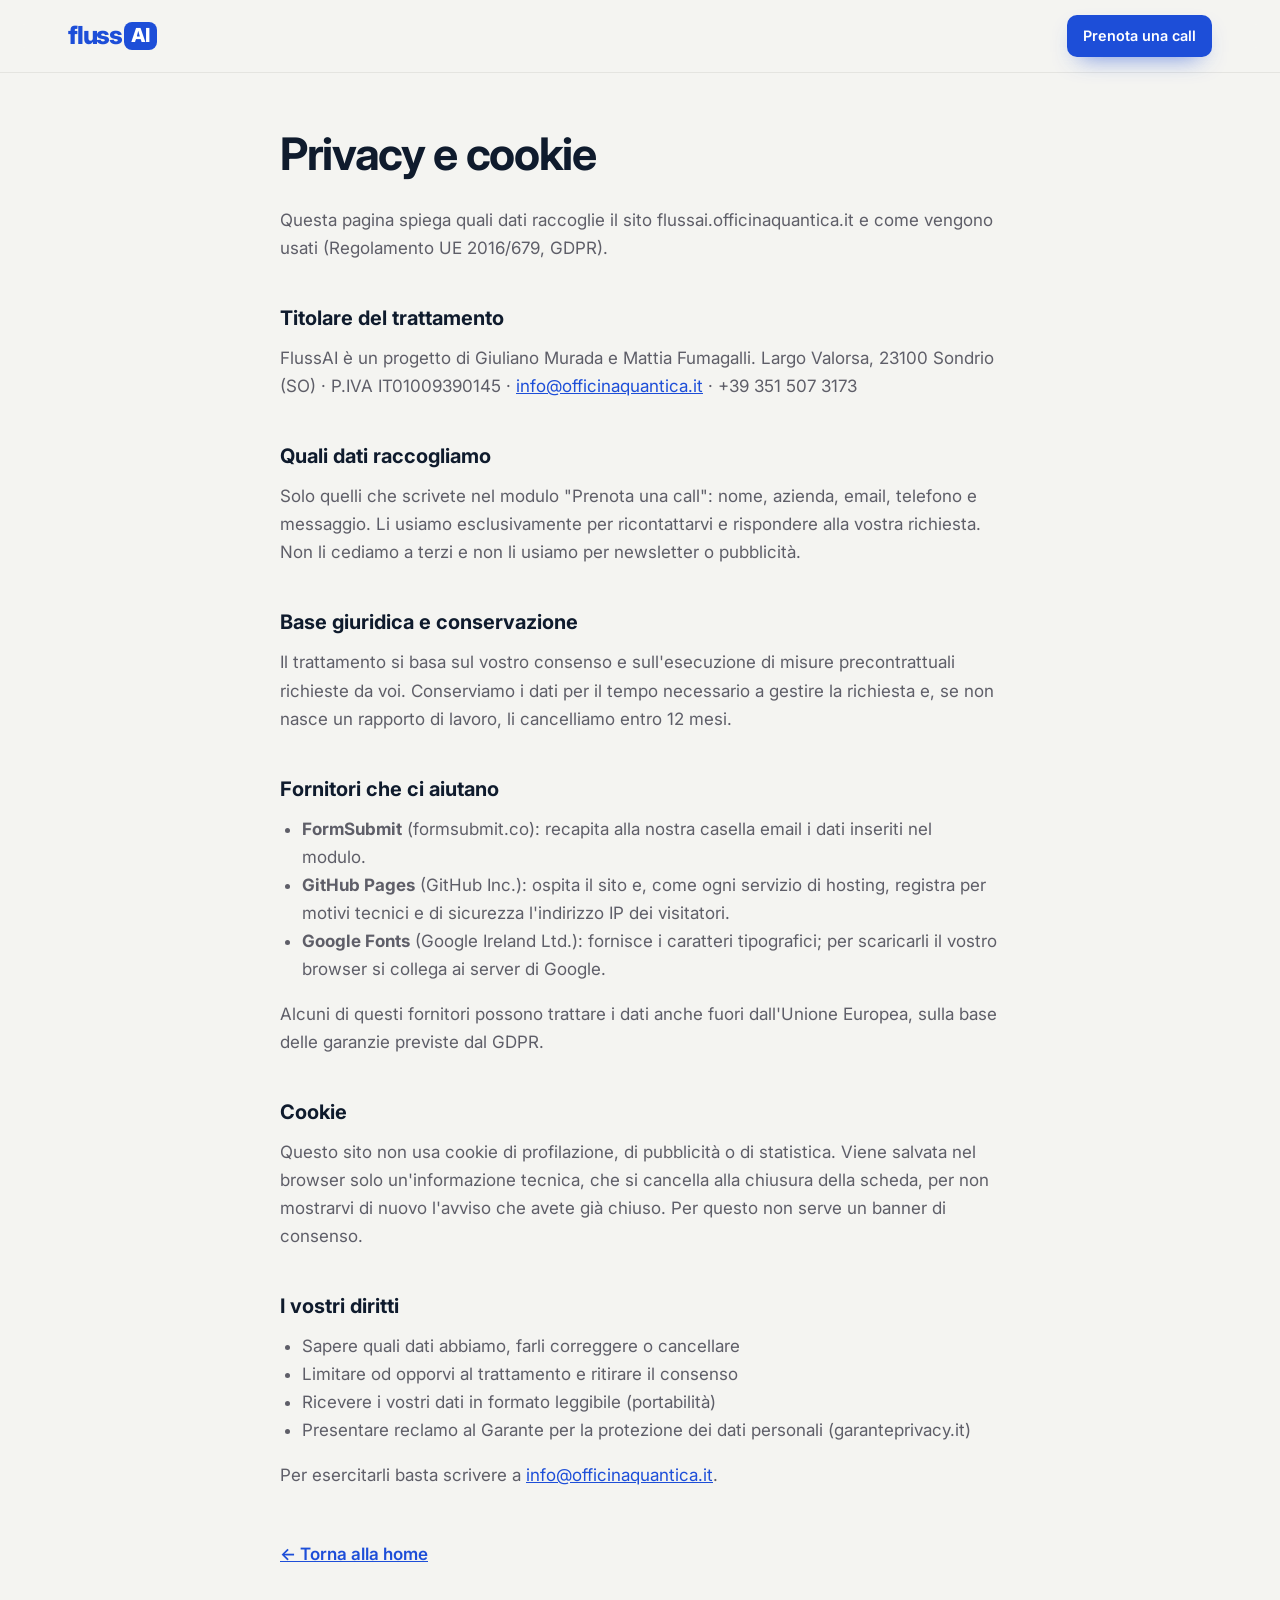
==== privacy.html @ 15ac5c05 "Landing FlussAI pronta per flussai.officinaquantica.it: contatti reali, modulo, privacy, dati strutt" ====
<!DOCTYPE html>
<html lang="it">
<head>
  <meta charset="UTF-8">
  <meta name="viewport" content="width=device-width, initial-scale=1">
  <title>Privacy e cookie | FlussAI</title>
  <meta name="robots" content="noindex, follow">
  <link rel="canonical" href="https://flussai.officinaquantica.it/privacy.html">
  <meta name="theme-color" content="#1D4ED8">
  <link rel="icon" href="/favicon.ico" sizes="48x48">
  <link rel="icon" href="/favicon.svg" type="image/svg+xml">
  <link rel="icon" href="/favicon-96x96.png" type="image/png" sizes="96x96">
  <link rel="apple-touch-icon" href="/apple-touch-icon.png">
  <link rel="preconnect" href="https://fonts.googleapis.com">
  <link rel="preconnect" href="https://fonts.gstatic.com" crossorigin>
  <link href="https://fonts.googleapis.com/css2?family=Inter:wght@400;500;600;700;800&family=Instrument+Serif:ital@0;1&display=swap" rel="stylesheet">
  <link rel="stylesheet" href="/style.css">
  <style>
    .legal { max-width: 760px; margin: 0 auto; padding: 130px 20px 90px; }
    .legal h1 { font-size: clamp(2rem, 5vw, 2.8rem); letter-spacing: -.03em; line-height: 1.1; margin-bottom: .6em; }
    .legal h2 { font-size: 1.25rem; margin: 2em 0 .5em; }
    .legal p, .legal li { color: var(--muted); line-height: 1.65; }
    .legal ul { list-style: disc; padding-left: 1.3em; margin: .4em 0 1em; }
    .legal a { color: var(--blue); }
    .legal .back { margin-top: 3em; font-weight: 600; }
  </style>
</head>
<body>
  <header class="header is-scrolled">
    <div class="wrap header__in">
      <a href="/" class="logo" aria-label="FlussAI, torna alla home">fluss<span class="logo__ai">AI</span></a>
      <div class="header__actions">
        <a href="/#prenota" class="btn btn--blue btn--sm">Prenota una call</a>
      </div>
    </div>
  </header>

  <main class="legal">
    <h1>Privacy e cookie</h1>
    <p>Questa pagina spiega quali dati raccoglie il sito flussai.officinaquantica.it e come vengono usati (Regolamento UE 2016/679, GDPR).</p>

    <h2>Titolare del trattamento</h2>
    <p>FlussAI è un progetto di Giuliano Murada e Mattia Fumagalli. Largo Valorsa, 23100 Sondrio (SO) · P.IVA IT01009390145 · <a href="mailto:info@officinaquantica.it">info@officinaquantica.it</a> · +39 351 507 3173</p>

    <h2>Quali dati raccogliamo</h2>
    <p>Solo quelli che scrivete nel modulo "Prenota una call": nome, azienda, email, telefono e messaggio. Li usiamo esclusivamente per ricontattarvi e rispondere alla vostra richiesta. Non li cediamo a terzi e non li usiamo per newsletter o pubblicità.</p>

    <h2>Base giuridica e conservazione</h2>
    <p>Il trattamento si basa sul vostro consenso e sull'esecuzione di misure precontrattuali richieste da voi. Conserviamo i dati per il tempo necessario a gestire la richiesta e, se non nasce un rapporto di lavoro, li cancelliamo entro 12 mesi.</p>

    <h2>Fornitori che ci aiutano</h2>
    <ul>
      <li><strong>FormSubmit</strong> (formsubmit.co): recapita alla nostra casella email i dati inseriti nel modulo.</li>
      <li><strong>GitHub Pages</strong> (GitHub Inc.): ospita il sito e, come ogni servizio di hosting, registra per motivi tecnici e di sicurezza l'indirizzo IP dei visitatori.</li>
      <li><strong>Google Fonts</strong> (Google Ireland Ltd.): fornisce i caratteri tipografici; per scaricarli il vostro browser si collega ai server di Google.</li>
    </ul>
    <p>Alcuni di questi fornitori possono trattare i dati anche fuori dall'Unione Europea, sulla base delle garanzie previste dal GDPR.</p>

    <h2 id="cookie">Cookie</h2>
    <p>Questo sito non usa cookie di profilazione, di pubblicità o di statistica. Viene salvata nel browser solo un'informazione tecnica, che si cancella alla chiusura della scheda, per non mostrarvi di nuovo l'avviso che avete già chiuso. Per questo non serve un banner di consenso.</p>

    <h2>I vostri diritti</h2>
    <ul>
      <li>Sapere quali dati abbiamo, farli correggere o cancellare</li>
      <li>Limitare od opporvi al trattamento e ritirare il consenso</li>
      <li>Ricevere i vostri dati in formato leggibile (portabilità)</li>
      <li>Presentare reclamo al Garante per la protezione dei dati personali (garanteprivacy.it)</li>
    </ul>
    <p>Per esercitarli basta scrivere a <a href="mailto:info@officinaquantica.it">info@officinaquantica.it</a>.</p>

    <p class="back"><a href="/">← Torna alla home</a></p>
  </main>
</body>
</html>
---- style.css ----
/* FlussAI — landing page */
:root {
  --bg: #F4F4F1;
  --card: #FFFFFF;
  --ink: #0F1B2D;
  --muted: #5E5E68;
  --soft: #B9B9C0;
  --line: #E4E4E0;
  --blue: #1D4ED8;
  --navy: #0F2A5C;
  --blue-d: #1E3A8A;
  --blue-dd: #172554;
  --green: #0E9F6E;
  --radius: 22px;
  --serif: "Instrument Serif", Georgia, serif;
  --sans: "Inter", system-ui, -apple-system, "Segoe UI", sans-serif;
  --wrap: 1200px;
}

*, *::before, *::after { box-sizing: border-box; }
html { scroll-behavior: smooth; scroll-padding-top: 80px; -webkit-text-size-adjust: 100%; }
body { margin: 0; font-family: var(--sans); font-size: 17px; line-height: 1.6; color: var(--ink); background: var(--bg); -webkit-font-smoothing: antialiased; overflow-x: hidden; }
h1, h2, h3, p { margin: 0; }
a { color: inherit; }
ul { list-style: none; margin: 0; padding: 0; }
button { font: inherit; color: inherit; }
em { font-family: var(--serif); font-style: italic; font-weight: 400; }
.ic { width: 1.1em; height: 1.1em; fill: none; stroke: currentColor; stroke-width: 2; stroke-linecap: round; stroke-linejoin: round; flex-shrink: 0; }
.wrap { width: 100%; max-width: var(--wrap); margin: 0 auto; padding: 0 28px; }
.wrap--narrow { max-width: 860px; }
:focus-visible { outline: 3px solid var(--blue); outline-offset: 3px; border-radius: 8px; }

/* ---------- Bottoni ---------- */
.btn { display: inline-flex; align-items: center; justify-content: center; gap: .5em; font-weight: 600; font-size: .98rem; padding: .9em 1.4em; border-radius: 12px; text-decoration: none; border: 1.5px solid transparent; cursor: pointer; transition: transform .2s, background .2s, box-shadow .2s, border-color .2s; white-space: nowrap; }
.btn .ic { transition: transform .2s; }
.btn:hover .ic { transform: translateX(3px); }
.btn--blue { background: var(--blue); color: #fff; box-shadow: 0 10px 24px -12px rgba(29,78,216,.8); }
.btn--blue:hover { background: var(--blue-d); transform: translateY(-1px); }
.btn--line { border-color: #D6D6D2; background: rgba(255,255,255,.6); }
.btn--line:hover { border-color: var(--ink); }
.btn--white { background: #fff; color: var(--blue); width: 100%; }
.btn--white:hover { background: #EAF0FF; }
.btn--sm { padding: .62em 1.05em; font-size: .9rem; border-radius: 10px; }

/* ---------- Header ---------- */
.header { position: fixed; inset: 0 0 auto; z-index: 50; transition: background .3s, box-shadow .3s; }
.header.is-scrolled { background: rgba(244,244,241,.82); backdrop-filter: blur(14px); -webkit-backdrop-filter: blur(14px); box-shadow: 0 1px 0 var(--line); }
.header__in { height: 72px; display: flex; align-items: center; justify-content: space-between; }
.logo { font-weight: 800; font-size: 1.55rem; letter-spacing: -.05em; color: var(--blue); text-decoration: none; display: inline-flex; align-items: flex-end; }
.logo { align-items: center; }
.logo__ai { margin-left: 2px; padding: 1px 7px 2px; border-radius: 8px; background: var(--blue); color: #fff; font-size: .78em; letter-spacing: -.02em; line-height: 1.25; }
.logo--light { color: #fff; }
.logo--light .logo__ai { background: #fff; color: var(--blue); }
.header__actions { display: flex; align-items: center; gap: 14px; }
.menu-btn { display: inline-flex; align-items: center; gap: 9px; background: none; border: 0; cursor: pointer; font-weight: 500; font-size: .95rem; padding: 8px 6px; }
.menu-btn__lines { display: inline-flex; flex-direction: column; gap: 4px; width: 16px; }
.menu-btn__lines i { height: 1.8px; background: currentColor; border-radius: 2px; transition: transform .3s; }
.menu-btn[aria-expanded="true"] .menu-btn__lines i:first-child { transform: translateY(3px) rotate(45deg); }
.menu-btn[aria-expanded="true"] .menu-btn__lines i:last-child { transform: translateY(-3px) rotate(-45deg); }

.menu { position: fixed; inset: 72px 0 auto; z-index: 49; background: rgba(244,244,241,.97); backdrop-filter: blur(14px); border-bottom: 1px solid var(--line); padding: 20px 0 36px; animation: menuIn .3s ease; }
.menu__in { display: flex; flex-direction: column; }
.menu a { font-size: clamp(1.5rem, 3vw, 2.2rem); font-weight: 700; letter-spacing: -.03em; text-decoration: none; padding: 10px 0; border-bottom: 1px solid var(--line); transition: color .2s, padding .2s; }
.menu a:hover { color: var(--blue); padding-left: 8px; }
.menu .menu__cta { color: var(--blue); border: 0; display: inline-flex; align-items: center; gap: 10px; margin-top: 12px; font-size: 1.2rem; }
@keyframes menuIn { from { opacity: 0; transform: translateY(-8px); } }

/* ---------- Hero ---------- */
.hero { padding: 150px 0 0; text-align: center; overflow: hidden; position: relative; }
.hero::before { content: ""; position: absolute; inset: 0; background-image: linear-gradient(var(--line) 1px, transparent 1px), linear-gradient(90deg, var(--line) 1px, transparent 1px); background-size: 64px 64px; mask-image: radial-gradient(ellipse 70% 55% at 50% 30%, #000 0%, transparent 75%); -webkit-mask-image: radial-gradient(ellipse 70% 55% at 50% 30%, #000 0%, transparent 75%); opacity: .7; pointer-events: none; }
.hero__copy { position: relative; }
.hero__kicker { display: inline-flex; align-items: center; gap: 10px; font-size: .88rem; font-weight: 500; color: var(--muted); background: #fff; border: 1px solid var(--line); padding: 7px 14px; border-radius: 99px; margin-bottom: 28px; }
.pulse { width: 8px; height: 8px; border-radius: 50%; background: var(--green); box-shadow: 0 0 0 0 rgba(14,159,110,.5); animation: pulse 2s infinite; }
@keyframes pulse { 70% { box-shadow: 0 0 0 9px rgba(14,159,110,0); } 100% { box-shadow: 0 0 0 0 rgba(14,159,110,0); } }
.hero h1 { font-size: clamp(2.5rem, 6.4vw, 5.2rem); line-height: 1.02; letter-spacing: -.045em; font-weight: 700; margin-bottom: 26px; }
.hero h1 em, .big-title em, .cta h2 em, .footer__big em { color: var(--blue); letter-spacing: -.01em; }
.hero__lead { font-size: 1.15rem; color: var(--muted); max-width: 640px; margin: 0 auto 34px; }
.hero__ctas { display: flex; gap: 12px; justify-content: center; flex-wrap: wrap; }

/* Mockup */
.stage { position: relative; height: 520px; margin: 70px auto 0; max-width: 1240px; }
.mock { position: absolute; background: var(--card); border-radius: 18px; box-shadow: 0 1px 2px rgba(0,0,0,.05), 0 30px 60px -24px rgba(16,16,40,.28); border: 1px solid #ECECE8; text-align: left; font-size: .82rem; animation: float 7s ease-in-out infinite; }
.mock__bar { display: flex; align-items: center; gap: 6px; padding: 12px 14px; border-bottom: 1px solid #F0F0EC; }
.mock__bar span { width: 9px; height: 9px; border-radius: 50%; background: #E3E3DE; }
.mock__bar b { margin-left: 8px; font-weight: 600; font-size: .8rem; color: var(--muted); }
@keyframes float { 0%, 100% { transform: translateY(0) rotate(var(--r, 0deg)); } 50% { transform: translateY(-12px) rotate(var(--r, 0deg)); } }

.mock--main { left: 50%; top: 20px; width: 560px; margin-left: -280px; z-index: 3; animation-delay: -1s; }
.dash { padding: 18px; }
.dash__kpis { display: grid; grid-template-columns: repeat(3, 1fr); gap: 10px; margin-bottom: 14px; }
.dash__kpis div { background: #F7F7F4; border-radius: 12px; padding: 12px; }
.dash__kpis small { display: block; color: var(--muted); font-size: .72rem; }
.dash__kpis strong { font-size: 1.5rem; letter-spacing: -.03em; }
.dash__kpis .kpi-blue { color: var(--blue); }
.dash__chart { height: 96px; background: #F7F7F4; border-radius: 12px; padding: 8px 0 0; overflow: hidden; margin-bottom: 14px; }
.dash__chart svg { width: 100%; height: 100%; }
.chart-line { fill: none; stroke: var(--blue); stroke-width: 2.5; stroke-dasharray: 600; stroke-dashoffset: 600; animation: draw 2.4s .4s ease forwards; vector-effect: non-scaling-stroke; }
.chart-area { fill: rgba(29,78,216,.08); }
@keyframes draw { to { stroke-dashoffset: 0; } }
.dash__flows li { display: flex; align-items: center; gap: 10px; padding: 9px 4px; border-top: 1px solid #F0F0EC; font-weight: 500; }
.dash__flows .ic { color: var(--blue); }
.dash__flows .on { margin-left: auto; font-size: .72rem; font-weight: 600; color: var(--green); background: rgba(14,159,110,.1); padding: 3px 9px; border-radius: 99px; }

.mock--invoice { left: 2%; top: 120px; width: 330px; --r: -5deg; z-index: 2; animation-delay: -3s; }
.inv { padding: 10px 12px 12px; display: flex; flex-direction: column; gap: 8px; }
.inv__row { display: grid; grid-template-columns: 36px 1fr auto; gap: 10px; align-items: center; }
.inv__doc { width: 36px; height: 40px; border-radius: 7px; background: #FFF0F0; color: #D03A3A; font-size: .62rem; font-weight: 700; display: grid; place-items: center; }
.inv__row strong { display: block; font-size: .8rem; }
.inv__row small { color: var(--muted); font-size: .72rem; }
.tag { font-size: .68rem; font-weight: 600; padding: 3px 8px; border-radius: 99px; white-space: nowrap; }
.tag--ok { background: rgba(14,159,110,.1); color: var(--green); }
.tag--run { background: rgba(29,78,216,.08); color: var(--blue); }

.mock--cal { right: 14%; top: 250px; width: 230px; padding: 16px; z-index: 4; --r: 3deg; animation-delay: -5s; }
.cal__head { display: flex; align-items: center; gap: 12px; margin-bottom: 12px; }
.cal__day { width: 46px; height: 46px; border-radius: 12px; background: var(--blue); color: #fff; font-size: 1.4rem; font-weight: 700; display: grid; place-items: center; }
.cal__head small { display: block; color: var(--muted); }
.cal__item { display: flex; align-items: center; gap: 8px; padding: 6px 0; font-size: .76rem; border-top: 1px solid #F0F0EC; }
.cal__item i { width: 4px; height: 18px; border-radius: 2px; background: var(--green); }
.cal__item i.b { background: var(--blue); }
.cal__note { margin-top: 8px; display: flex; align-items: center; gap: 6px; font-size: .74rem; font-weight: 600; color: var(--green); }

.mock--chat { right: 1%; top: 60px; width: 250px; padding: 14px; background: #fff; --r: 5deg; z-index: 2; animation-delay: -2s; }
.chat__head { display: flex; align-items: center; gap: 10px; margin-bottom: 12px; }
.chat__av { width: 34px; height: 34px; border-radius: 50%; background: var(--blue); color: #fff; font-weight: 700; display: grid; place-items: center; }
.chat__head small { display: block; color: var(--green); font-size: .72rem; }
.bubble { padding: 8px 11px; border-radius: 14px; margin-bottom: 7px; max-width: 88%; line-height: 1.4; font-size: .78rem; }
.bubble--in { background: #F1F1EE; border-bottom-left-radius: 4px; }
.bubble--out { background: var(--blue); color: #fff; margin-left: auto; border-bottom-right-radius: 4px; }
.typing { display: inline-flex; gap: 4px; background: #F1F1EE; padding: 9px 12px; border-radius: 14px; }
.typing i { width: 6px; height: 6px; border-radius: 50%; background: #A8A8B0; animation: dot 1.2s infinite; }
.typing i:nth-child(2) { animation-delay: .15s; } .typing i:nth-child(3) { animation-delay: .3s; }
@keyframes dot { 0%, 60%, 100% { transform: none; opacity: .5; } 30% { transform: translateY(-4px); opacity: 1; } }

/* Ticker */
.ticker { position: relative; border-top: 1px solid var(--line); border-bottom: 1px solid var(--line); background: #fff; overflow: hidden; padding: 18px 0; mask-image: linear-gradient(90deg, transparent, #000 10%, #000 90%, transparent); -webkit-mask-image: linear-gradient(90deg, transparent, #000 10%, #000 90%, transparent); }
.ticker__track { display: flex; gap: 48px; width: max-content; animation: marquee 40s linear infinite; }
.ticker__track span { display: inline-flex; align-items: center; gap: 48px; font-weight: 600; white-space: nowrap; color: var(--muted); }
.ticker__track span::after { content: "✦"; color: var(--blue); font-size: .8rem; }
@keyframes marquee { to { transform: translateX(-50%); } }

/* ---------- Manifesto ---------- */
.manifesto { padding: 160px 0; }
.reveal-text { font-family: var(--serif); font-size: clamp(2rem, 4.6vw, 3.6rem); line-height: 1.15; letter-spacing: -.01em; max-width: 980px; margin-bottom: 1.1em; }
.reveal-text:last-child { margin-bottom: 0; }
.reveal-text .w { color: #CFCFD4; transition: color .25s; }
.reveal-text .w.on { color: var(--ink); }
.reveal-text--blue .w.on { color: var(--blue); }
.reveal-text em { font-family: inherit; }

/* ---------- Sezione blu ---------- */
.blue { position: relative; background: var(--navy); color: #fff; padding: 140px 0; overflow: hidden; }
.blue__grid { position: absolute; inset: 0; background-image: linear-gradient(rgba(255,255,255,.07) 1px, transparent 1px), linear-gradient(90deg, rgba(255,255,255,.07) 1px, transparent 1px); background-size: 56px 56px; pointer-events: none; }
.blue::after { content: ""; position: absolute; inset: 0; background: radial-gradient(900px 600px at 80% 0%, rgba(255,255,255,.12), transparent 60%), radial-gradient(800px 600px at 0% 100%, rgba(5,10,90,.45), transparent 60%); pointer-events: none; }
.thread { position: absolute; left: 50%; top: 0; width: 200px; height: 100%; margin-left: -100px; pointer-events: none; z-index: 1; }
.thread path { fill: none; stroke: rgba(255,255,255,.45); stroke-width: 2; vector-effect: non-scaling-stroke; }
.blue__in { position: relative; z-index: 2; }
.blue__eyebrow { text-align: center; font-family: var(--serif); font-style: italic; font-size: 1.6rem; opacity: .85; margin-bottom: 70px; }

.pb { display: grid; grid-template-columns: 1fr 1fr; gap: 28px; margin-bottom: 140px; }
.pb__col { background: rgba(255,255,255,.07); border: 1px solid rgba(255,255,255,.16); border-radius: var(--radius); padding: 40px; backdrop-filter: blur(6px); }
.pb__col p { color: rgba(255,255,255,.82); font-size: 1.06rem; }
.pb__col p + p { margin-top: 14px; }
.pb__title { font-size: clamp(2rem, 3.6vw, 2.8rem); letter-spacing: -.035em; font-weight: 700; margin-bottom: 22px; }
.pb__list li { display: flex; align-items: center; gap: 12px; padding: 12px 0; border-top: 1px solid rgba(255,255,255,.14); font-size: 1.04rem; }
.pb__list li:first-child { border-top: 0; }
.pb__list .ic { color: #FF9C9C; }

.integr { text-align: center; margin-bottom: 140px; }
.integr__q { font-size: 1.8rem; text-align: center; opacity: .9; margin-bottom: 8px; }
.integr__title { font-size: clamp(2.6rem, 6vw, 4.8rem); letter-spacing: -.045em; font-weight: 700; margin-bottom: 44px; }
.integr__list { display: flex; flex-wrap: wrap; justify-content: center; gap: 12px; max-width: 900px; margin: 0 auto; }
.integr__list li { display: inline-flex; align-items: center; gap: 10px; padding: 14px 20px; border-radius: 14px; background: rgba(255,255,255,.1); border: 1px solid rgba(255,255,255,.18); font-weight: 600; font-size: 1.02rem; transition: background .2s, transform .2s; }
.integr__list li:hover { background: rgba(255,255,255,.18); transform: translateY(-2px); }

.results__grid { display: grid; grid-template-columns: 1fr 1fr; gap: 20px; margin-top: 40px; }
.res { background: linear-gradient(160deg, var(--blue-d), var(--blue-dd)); border: 1px solid rgba(255,255,255,.14); border-radius: var(--radius); padding: 36px; text-align: center; box-shadow: 0 30px 60px -30px rgba(0,0,30,.6); }
.res h3 { font-size: 1.55rem; letter-spacing: -.03em; margin-bottom: 10px; }
.res p { color: rgba(255,255,255,.78); }

/* ---------- Titoli sezione ---------- */
.big-title { font-size: clamp(2.4rem, 5.4vw, 4.4rem); line-height: 1.04; letter-spacing: -.045em; font-weight: 700; text-align: center; margin-bottom: 20px; }
.sub { text-align: center; color: var(--muted); font-size: 1.1rem; max-width: 620px; margin: 0 auto 56px; }

/* ---------- Team ---------- */
.team { padding: 150px 0 120px; }
.team__lead { max-width: 720px; margin: 0 auto 56px; text-align: center; color: var(--muted); font-size: 1.12rem; }
.team__grid { display: grid; grid-template-columns: 1fr 1fr; gap: 20px; max-width: 860px; margin: 0 auto 32px; }
.person { background: var(--card); border: 1px solid var(--line); border-radius: var(--radius); padding: 32px; }
.person__av { width: 64px; height: 64px; border-radius: 18px; background: var(--ink); color: #fff; font-size: 1.3rem; letter-spacing: -.03em; font-weight: 700; display: grid; place-items: center; margin-bottom: 18px; }
.person__av--blue { background: var(--blue); }
.person h3 { font-size: 1.3rem; letter-spacing: -.02em; }
.person__role { color: var(--blue); font-weight: 600; font-size: .92rem; margin: 2px 0 12px; }
.person p:last-child { color: var(--muted); }
.team__social { display: flex; justify-content: center; gap: 10px; flex-wrap: wrap; }
.chip { display: inline-flex; align-items: center; gap: 8px; padding: 10px 16px; border-radius: 99px; background: #fff; border: 1px solid var(--line); text-decoration: none; font-weight: 600; font-size: .92rem; transition: border-color .2s; }
.chip:hover { border-color: var(--ink); }

/* ---------- Metodo ---------- */
.method { padding: 100px 0 120px; }
.stepper { max-width: 960px; margin: 0 auto; background: var(--card); border: 1px solid var(--line); border-radius: 28px; padding: 14px; box-shadow: 0 30px 60px -40px rgba(16,16,40,.3); }
.stepper__tabs { display: grid; grid-template-columns: repeat(4, 1fr); gap: 6px; background: #F4F4F1; border-radius: 18px; padding: 6px; }
.stepper__tabs button { display: inline-flex; align-items: center; justify-content: center; gap: 8px; border: 0; background: transparent; padding: 12px 8px; border-radius: 13px; font-weight: 600; cursor: pointer; color: var(--muted); transition: background .25s, color .25s, box-shadow .25s; }
.stepper__tabs button span { width: 24px; height: 24px; border-radius: 50%; display: grid; place-items: center; font-size: .78rem; background: #E6E6E1; transition: background .25s, color .25s; }
.stepper__tabs button[aria-selected="true"] { background: #fff; color: var(--ink); box-shadow: 0 2px 10px rgba(0,0,0,.06); }
.stepper__tabs button[aria-selected="true"] span { background: var(--blue); color: #fff; }
.stepper__panels { position: relative; min-height: 290px; }
.panel { position: absolute; inset: 0; padding: 56px 64px 30px; text-align: center; opacity: 0; transform: translateY(10px); transition: opacity .4s, transform .4s; pointer-events: none; }
.panel.is-active { opacity: 1; transform: none; pointer-events: auto; position: relative; }
.panel h3 { font-size: clamp(1.8rem, 3.4vw, 2.6rem); letter-spacing: -.035em; margin-bottom: 18px; }
.panel h3 em { color: var(--blue); }
.panel p { color: var(--muted); max-width: 640px; margin: 0 auto 12px; font-size: 1.06rem; }
.panel p em { color: var(--ink); font-size: 1.12em; }
.stepper__nav { display: flex; align-items: center; gap: 16px; padding: 10px 14px 6px; }
.round { width: 42px; height: 42px; border-radius: 50%; border: 1px solid var(--line); background: #fff; display: grid; place-items: center; cursor: pointer; transition: border-color .2s, background .2s; }
.round:hover { border-color: var(--ink); }
.round:disabled { opacity: .35; cursor: default; border-color: var(--line); }
.stepper__bar { flex: 1; height: 3px; background: #EDEDE9; border-radius: 3px; overflow: hidden; }
.stepper__bar span { display: block; height: 100%; width: 25%; background: var(--blue); border-radius: 3px; transition: width .4s ease; }

/* ---------- Casi ---------- */
.cases { padding: 100px 0 140px; }
.cases__grid { display: grid; grid-template-columns: repeat(4, 1fr); gap: 18px; }
.case { background: var(--card); border: 1px solid var(--line); border-radius: var(--radius); padding: 14px 14px 26px; transition: transform .3s, box-shadow .3s; }
.case:hover { transform: translateY(-6px); box-shadow: 0 30px 50px -30px rgba(16,16,40,.35); }
.case__vis { height: 170px; border-radius: 14px; background: #F4F4F1; margin-bottom: 20px; display: flex; flex-direction: column; justify-content: center; gap: 8px; padding: 18px; overflow: hidden; }
.case > :not(.case__vis) { margin-left: 8px; margin-right: 8px; }
.case__cat { display: inline-block; font-size: .74rem; font-weight: 700; text-transform: uppercase; letter-spacing: .08em; color: var(--blue); margin-bottom: 8px; }
.case h3 { font-size: 1.18rem; letter-spacing: -.02em; line-height: 1.25; margin-bottom: 8px; }
.case p { color: var(--muted); font-size: .95rem; line-height: 1.5; }
.mini-row { display: grid; grid-template-columns: 34px 1fr 22px; gap: 10px; align-items: center; background: #fff; border-radius: 10px; padding: 7px 9px; box-shadow: 0 2px 6px rgba(0,0,0,.04); }
.mini-row b { font-size: .6rem; background: #FFF0F0; color: #D03A3A; border-radius: 6px; padding: 5px 0; text-align: center; }
.mini-row span { height: 7px; border-radius: 4px; background: #E6E6E1; }
.mini-row em { font-style: normal; color: var(--green); font-weight: 700; font-family: var(--sans); }
.case__vis--mail { flex-direction: row; flex-wrap: wrap; align-content: center; justify-content: center; gap: 8px; }
.mail-tag { padding: 8px 14px; border-radius: 10px; font-weight: 600; font-size: .82rem; background: #fff; box-shadow: 0 2px 6px rgba(0,0,0,.05); }
.mail-tag.a { color: var(--blue); } .mail-tag.b { color: #B5650B; } .mail-tag.c { color: var(--green); } .mail-tag.d { color: #9A9AA3; text-decoration: line-through; }
.case__vis--chat { gap: 4px; }
.bubble.sm { font-size: .76rem; }
.case__vis--rep { justify-content: flex-end; }
.bars { display: flex; align-items: flex-end; gap: 10px; height: 120px; }
.bars i { flex: 1; height: var(--h); border-radius: 6px 6px 2px 2px; background: linear-gradient(180deg, var(--blue), #6B93F5); opacity: .9; transform-origin: bottom; }
.case.is-visible .bars i { animation: grow .9s cubic-bezier(.2,.8,.2,1) both; }
.bars i:nth-child(2) { animation-delay: .08s !important; } .bars i:nth-child(3) { animation-delay: .16s !important; } .bars i:nth-child(4) { animation-delay: .24s !important; } .bars i:nth-child(5) { animation-delay: .32s !important; } .bars i:nth-child(6) { animation-delay: .4s !important; }
@keyframes grow { from { transform: scaleY(0); } }

/* ---------- CTA ---------- */
.cta-sec { padding: 0 0 130px; }
.cta { position: relative; overflow: hidden; background: var(--navy); color: #fff; border-radius: 32px; padding: 72px 64px; display: grid; grid-template-columns: 1.05fr .95fr; gap: 56px; align-items: center; }
.cta::after { content: ""; position: absolute; inset: 0; background: radial-gradient(700px 400px at 100% 0%, rgba(255,255,255,.14), transparent 60%); pointer-events: none; }
.cta__copy, .cta__form { position: relative; z-index: 1; }
.cta h2 { font-size: clamp(2.2rem, 4.4vw, 3.6rem); line-height: 1.04; letter-spacing: -.045em; margin-bottom: 20px; }
.cta h2 em { color: #fff; opacity: .9; }
.cta__copy p { color: rgba(255,255,255,.82); font-size: 1.1rem; }
.cta__form { background: rgba(255,255,255,.08); border: 1px solid rgba(255,255,255,.2); border-radius: 22px; padding: 22px; display: flex; flex-direction: column; gap: 10px; backdrop-filter: blur(8px); }
.cta__form .row { display: grid; grid-template-columns: 1fr 1fr; gap: 10px; }
.cta__form input:not([type="checkbox"]), .cta__form textarea { width: 100%; font: inherit; font-size: .98rem; color: #fff; background: rgba(255,255,255,.1); border: 1px solid rgba(255,255,255,.22); border-radius: 12px; padding: 13px 14px; transition: border-color .2s, background .2s; resize: vertical; }
.cta__form ::placeholder { color: rgba(255,255,255,.62); }
.cta__form input:focus, .cta__form textarea:focus { outline: none; border-color: #fff; background: rgba(255,255,255,.16); }
.cta__form .invalid { border-color: #FFB4B4 !important; background: rgba(255,120,120,.14) !important; }
.consent { display: flex; gap: 10px; align-items: flex-start; font-size: .84rem; color: rgba(255,255,255,.8); line-height: 1.4; margin: 4px 0 6px; }
.consent input { width: 17px; height: 17px; accent-color: #fff; margin-top: 1px; flex-shrink: 0; }
.consent.invalid { color: #FFC9C9; }
.form-msg { font-size: .92rem; text-align: center; min-height: 1.3em; }

/* ---------- FAQ ---------- */
.faq { padding: 40px 0 140px; }
.faq__list { display: flex; flex-direction: column; gap: 10px; }
.faq details { background: var(--card); border: 1px solid var(--line); border-radius: 16px; transition: border-color .2s; }
.faq details[open] { border-color: #CDCDC8; }
.faq summary { list-style: none; cursor: pointer; display: flex; justify-content: space-between; align-items: center; gap: 20px; padding: 22px 26px; font-weight: 600; font-size: 1.05rem; }
.faq summary::-webkit-details-marker { display: none; }
.faq summary .ic { width: 22px; height: 22px; padding: 3px; border-radius: 50%; background: #F1F1EE; transition: transform .3s, background .3s, color .3s; }
.faq details[open] summary .ic { transform: rotate(45deg); background: var(--blue); color: #fff; }
.faq details p { padding: 0 26px 24px; color: var(--muted); }

/* ---------- Footer ---------- */
.footer { background: var(--ink); color: rgba(255,255,255,.7); padding: 110px 0 32px; }
.footer__big { font-size: clamp(2.8rem, 8vw, 7rem); line-height: 1; letter-spacing: -.05em; font-weight: 700; color: #fff; margin-bottom: 80px; }
.footer__big em { color: #8FB0FF; }
.footer__row { display: flex; justify-content: space-between; gap: 40px; flex-wrap: wrap; padding-bottom: 40px; border-bottom: 1px solid rgba(255,255,255,.1); }
.footer__claim { margin-top: 10px; max-width: 320px; }
.footer__contacts { display: flex; gap: 48px; flex-wrap: wrap; }
.footer__contacts span { display: block; font-size: .8rem; text-transform: uppercase; letter-spacing: .08em; color: rgba(255,255,255,.45); margin-bottom: 4px; }
.footer__contacts a { color: #fff; text-decoration: none; font-weight: 600; font-size: 1.1rem; }
.footer__contacts a:hover { text-decoration: underline; }
.footer__bottom { display: flex; justify-content: space-between; gap: 16px; flex-wrap: wrap; padding-top: 24px; font-size: .86rem; }
.footer__bottom a { text-decoration: none; }
.footer__bottom a:hover { color: #fff; }

/* ---------- Toast ---------- */
.toast { position: fixed; right: 24px; bottom: 24px; z-index: 60; width: min(380px, calc(100vw - 32px)); display: flex; gap: 12px; align-items: flex-start; background: #fff; border: 1px solid var(--line); border-radius: 18px; padding: 14px; box-shadow: 0 24px 50px -20px rgba(16,16,40,.4); animation: toastIn .5s cubic-bezier(.2,.8,.2,1); }
.toast[hidden] { display: none; }
@keyframes toastIn { from { opacity: 0; transform: translateY(20px) scale(.97); } }
.toast__av { position: relative; flex-shrink: 0; width: 40px; height: 40px; border-radius: 50%; background: var(--blue); color: #fff; font-weight: 800; font-size: 1.1rem; display: grid; place-items: center; letter-spacing: -.05em; }
.toast__av i { position: absolute; right: 0; bottom: 0; width: 11px; height: 11px; border-radius: 50%; background: var(--green); border: 2px solid #fff; }
.toast__body strong { font-size: .92rem; }
.toast__body p { font-size: .86rem; color: var(--muted); line-height: 1.4; }
.toast__actions { display: flex; gap: 4px; margin-left: auto; }
.toast__close, .toast__go { width: 32px; height: 32px; border-radius: 50%; border: 0; background: #F4F4F1; display: grid; place-items: center; cursor: pointer; color: var(--muted); }
.toast__go { background: var(--blue); color: #fff; }
.toast__close:hover { color: #D03A3A; }

/* ---------- Animazioni ingresso ---------- */
.fade { opacity: 0; transform: translateY(28px); transition: opacity .8s cubic-bezier(.2,.7,.2,1), transform .8s cubic-bezier(.2,.7,.2,1); }
.fade.is-visible { opacity: 1; transform: none; }

@media (prefers-reduced-motion: reduce) {
  html { scroll-behavior: auto; }
  *, *::before, *::after { animation: none !important; transition: none !important; }
  .fade { opacity: 1; transform: none; }
  .chart-line { stroke-dashoffset: 0; }
  .reveal-text .w { color: var(--ink); }
}

/* ---------- Responsive ---------- */
@media (max-width: 1100px) {
  .mock--invoice { left: -2%; }
  .mock--chat { right: -2%; }
  .mock--cal { right: 6%; }
  .cases__grid { grid-template-columns: 1fr 1fr; }
}

@media (max-width: 860px) {
  .stage { height: 460px; }
  .mock--main { width: 480px; margin-left: -240px; }
  .mock--chat { display: none; }
  .mock--invoice { left: -60px; top: 230px; }
  .mock--cal { right: -30px; top: 270px; }
  .pb { grid-template-columns: 1fr; margin-bottom: 100px; }
  .integr { margin-bottom: 100px; }
  .cta { grid-template-columns: 1fr; padding: 52px 36px; gap: 36px; }
}

@media (max-width: 640px) {
  body { font-size: 16px; }
  .wrap { padding: 0 16px; }
  .header__in { height: 64px; }
  .menu { inset: 64px 0 auto; }
  .menu-btn { font-size: 0; gap: 0; padding: 10px; }
  .hero { padding-top: 116px; }
  .hero__kicker { font-size: .8rem; }
  .hero__lead { font-size: 1.04rem; }
  .hero__ctas .btn { width: 100%; }
  .stage { height: 430px; margin-top: 48px; }
  .mock--main { width: 330px; margin-left: -165px; top: 0; }
  .dash { padding: 12px; }
  .dash__kpis { gap: 6px; }
  .dash__kpis div { padding: 8px; }
  .dash__kpis strong { font-size: 1.15rem; }
  .dash__kpis small { font-size: .62rem; line-height: 1.25; }
  .dash__chart { height: 70px; }
  .dash__flows li:nth-child(3) { display: none; }
  .mock--invoice { display: none; }
  .mock--cal { width: 190px; right: 4px; top: 250px; padding: 12px; }
  .cal__item:nth-of-type(3) { display: none; }
  .manifesto { padding: 100px 0; }
  .blue { padding: 100px 0; }
  .thread { display: none; }
  .blue__eyebrow { margin-bottom: 40px; }
  .pb__col { padding: 28px 22px; }
  .integr__list li { padding: 11px 14px; font-size: .94rem; }
  .results__grid { grid-template-columns: 1fr; }
  .res { padding: 28px 22px; }
  .team { padding: 100px 0 80px; }
  .team__grid { grid-template-columns: 1fr; }
  .stepper { border-radius: 22px; padding: 10px; }
  .stepper__tabs { grid-template-columns: repeat(4, 1fr); }
  .stepper__tabs button { flex-direction: column; font-size: .74rem; padding: 10px 2px; gap: 4px; }
  .panel { padding: 36px 14px 18px; }
  .cases { padding: 80px 0 100px; }
  .cases__grid { grid-template-columns: 1fr; }
  .cta-sec { padding-bottom: 90px; }
  .cta { padding: 40px 20px; border-radius: 24px; }
  .cta__form { padding: 16px; }
  .cta__form .row { grid-template-columns: 1fr; }
  .faq summary { padding: 18px; font-size: 1rem; }
  .faq details p { padding: 0 18px 20px; }
  .footer { padding-top: 80px; }
  .footer__big { margin-bottom: 56px; }
  .toast { right: 16px; bottom: 16px; }
}
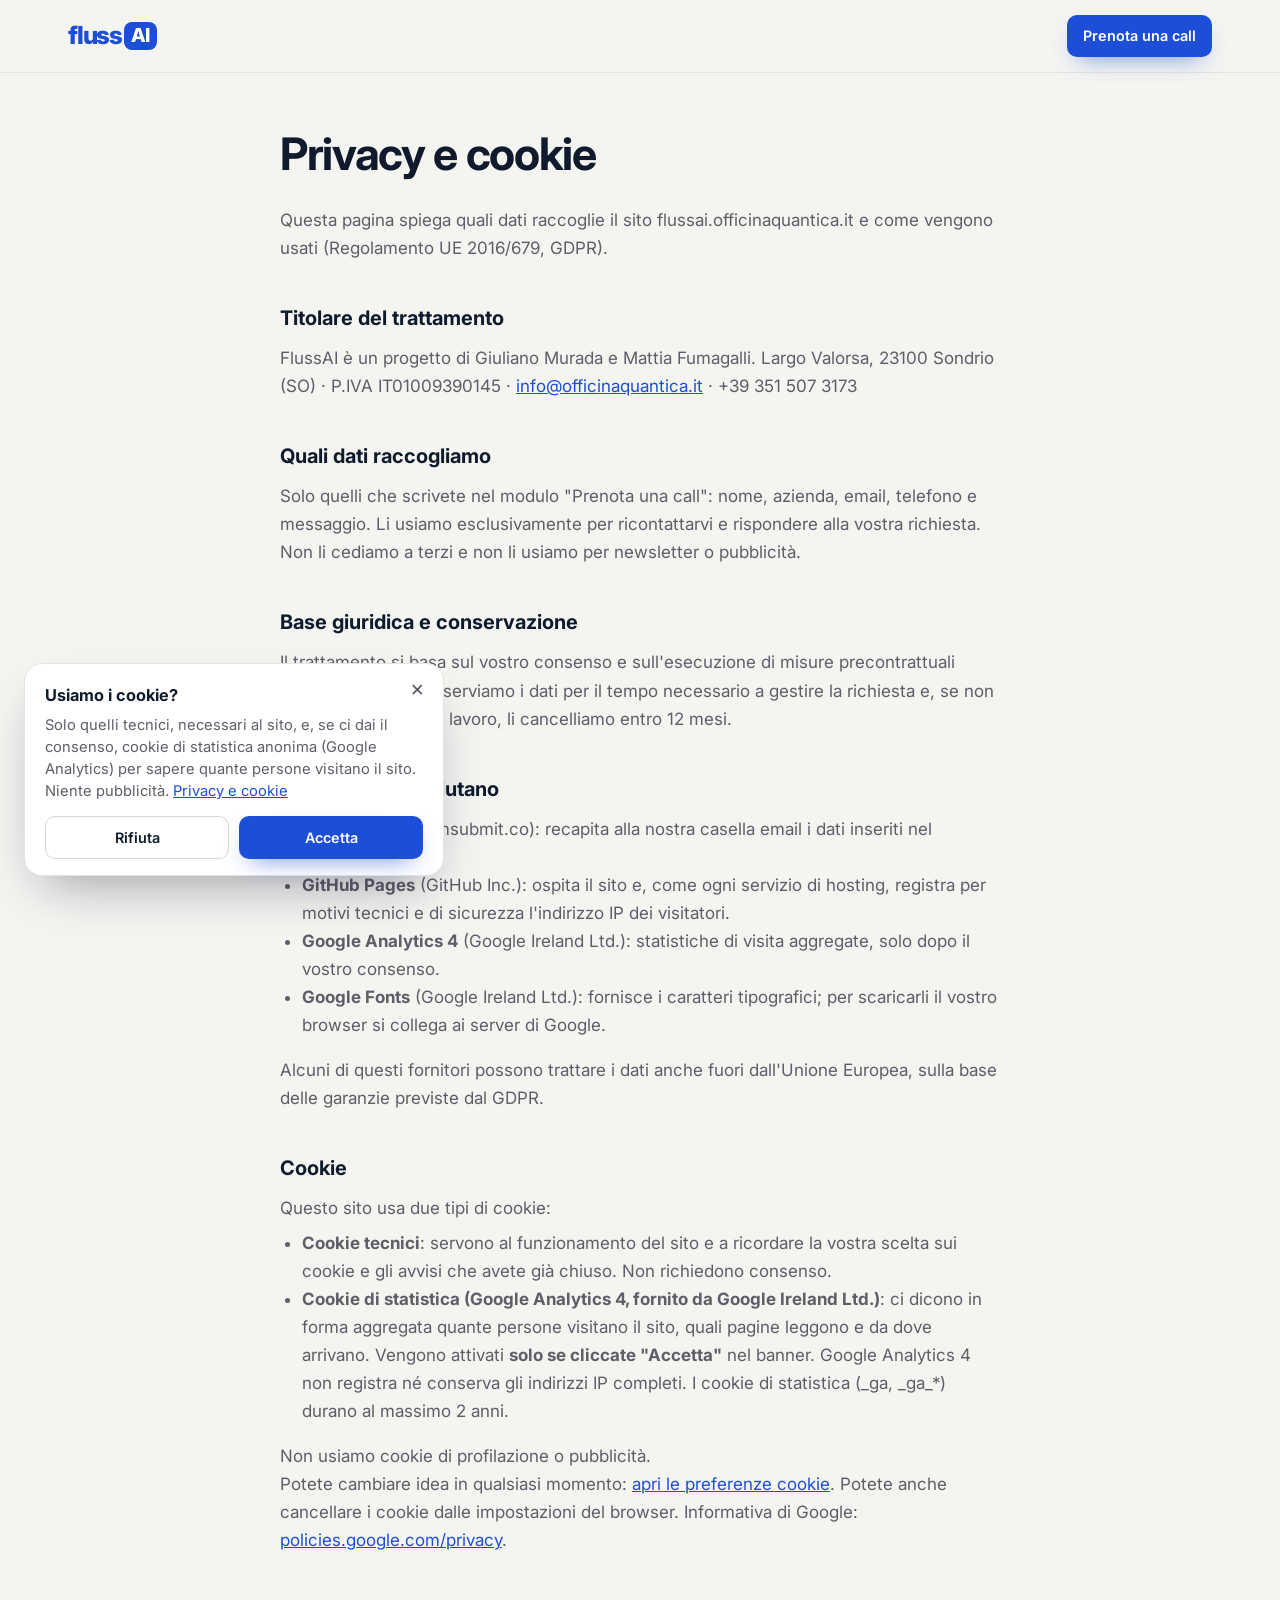
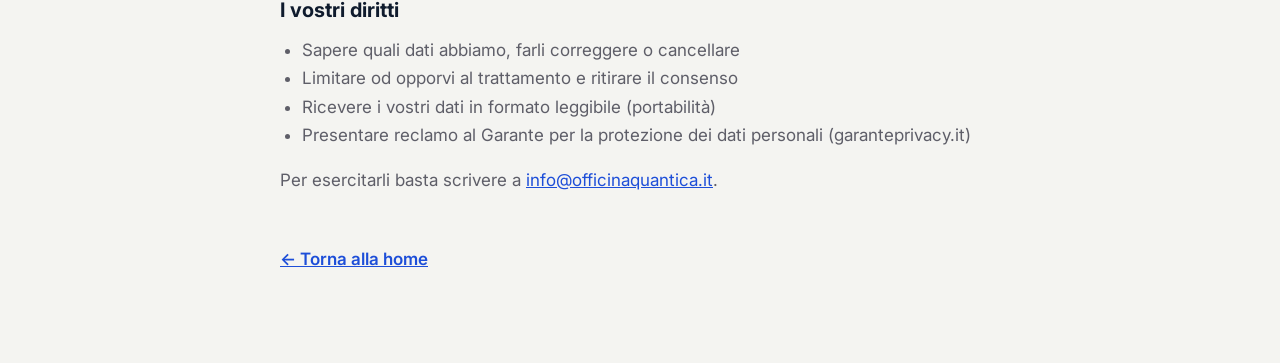
==== commit cffb4340: "Google Analytics con banner cookie (attivo solo dopo consenso) e privacy aggiornata Co-Authored-By: " ====
--- a/privacy.html
+++ b/privacy.html
@@ -52,12 +52,19 @@
     <ul>
       <li><strong>FormSubmit</strong> (formsubmit.co): recapita alla nostra casella email i dati inseriti nel modulo.</li>
       <li><strong>GitHub Pages</strong> (GitHub Inc.): ospita il sito e, come ogni servizio di hosting, registra per motivi tecnici e di sicurezza l'indirizzo IP dei visitatori.</li>
+      <li><strong>Google Analytics 4</strong> (Google Ireland Ltd.): statistiche di visita aggregate, solo dopo il vostro consenso.</li>
       <li><strong>Google Fonts</strong> (Google Ireland Ltd.): fornisce i caratteri tipografici; per scaricarli il vostro browser si collega ai server di Google.</li>
     </ul>
     <p>Alcuni di questi fornitori possono trattare i dati anche fuori dall'Unione Europea, sulla base delle garanzie previste dal GDPR.</p>
 
     <h2 id="cookie">Cookie</h2>
-    <p>Questo sito non usa cookie di profilazione, di pubblicità o di statistica. Viene salvata nel browser solo un'informazione tecnica, che si cancella alla chiusura della scheda, per non mostrarvi di nuovo l'avviso che avete già chiuso. Per questo non serve un banner di consenso.</p>
+    <p>Questo sito usa due tipi di cookie:</p>
+    <ul>
+      <li><strong>Cookie tecnici</strong>: servono al funzionamento del sito e a ricordare la vostra scelta sui cookie e gli avvisi che avete già chiuso. Non richiedono consenso.</li>
+      <li><strong>Cookie di statistica (Google Analytics 4, fornito da Google Ireland Ltd.)</strong>: ci dicono in forma aggregata quante persone visitano il sito, quali pagine leggono e da dove arrivano. Vengono attivati <strong>solo se cliccate "Accetta"</strong> nel banner. Google Analytics 4 non registra né conserva gli indirizzi IP completi. I cookie di statistica (_ga, _ga_*) durano al massimo 2 anni.</li>
+    </ul>
+    <p>Non usiamo cookie di profilazione o pubblicità.</p>
+    <p>Potete cambiare idea in qualsiasi momento: <a href="#" data-cookie-prefs>apri le preferenze cookie</a>. Potete anche cancellare i cookie dalle impostazioni del browser. Informativa di Google: <a href="https://policies.google.com/privacy" rel="noopener" target="_blank">policies.google.com/privacy</a>.</p>
 
     <h2>I vostri diritti</h2>
     <ul>
@@ -70,5 +77,6 @@
 
     <p class="back"><a href="/">← Torna alla home</a></p>
   </main>
+  <script src="/cookie-consent.js" defer></script>
 </body>
 </html>
--- a/style.css
+++ b/style.css
@@ -380,3 +380,15 @@
   .footer__big { margin-bottom: 56px; }
   .toast { right: 16px; bottom: 16px; }
 }
+
+/* Banner cookie */
+.cookie-banner { position: fixed; z-index: 70; left: 24px; bottom: 24px; width: min(420px, calc(100vw - 32px)); padding: 18px 20px 16px; background: #fff; color: var(--ink); border: 1px solid var(--line); border-radius: 18px; box-shadow: 0 24px 50px -20px rgba(16,16,40,.4); font-size: .92rem; animation: toastIn .4s cubic-bezier(.2,.8,.2,1); }
+.cookie-banner__title { margin: 0 28px 6px 0; font-weight: 700; font-size: 1.02rem; }
+.cookie-banner__text { margin: 0 0 14px; color: var(--muted); line-height: 1.5; }
+.cookie-banner__text a { color: var(--blue); }
+.cookie-banner__actions { display: flex; gap: 10px; }
+.cookie-banner__actions .btn { flex: 1; }
+.cookie-banner__x { position: absolute; top: 8px; right: 10px; width: 32px; height: 32px; border: 0; background: none; font-size: 1.4rem; line-height: 1; color: var(--muted); cursor: pointer; border-radius: 8px; }
+.cookie-banner__x:hover { background: var(--bg); color: var(--ink); }
+@media (max-width: 640px) { .cookie-banner { left: 16px; bottom: 16px; } }
+@media (prefers-reduced-motion: reduce) { .cookie-banner { animation: none; } }
